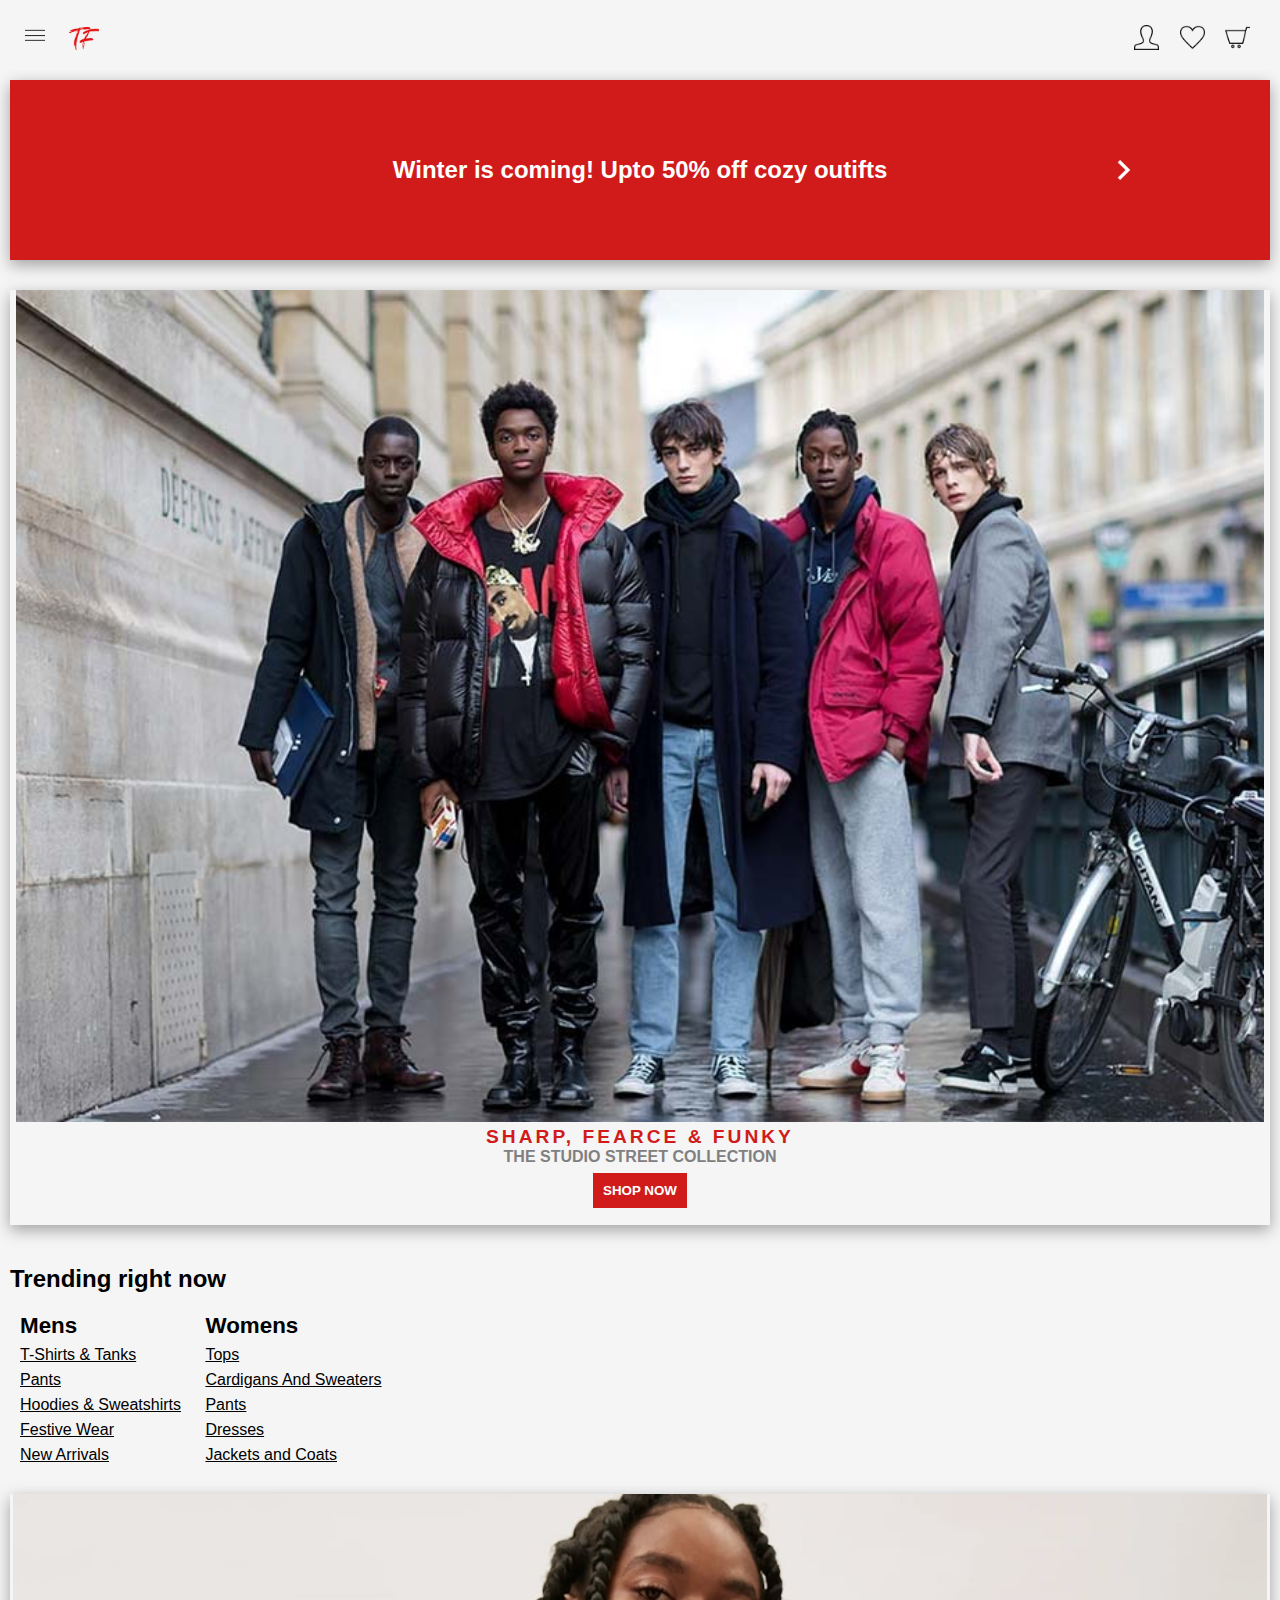
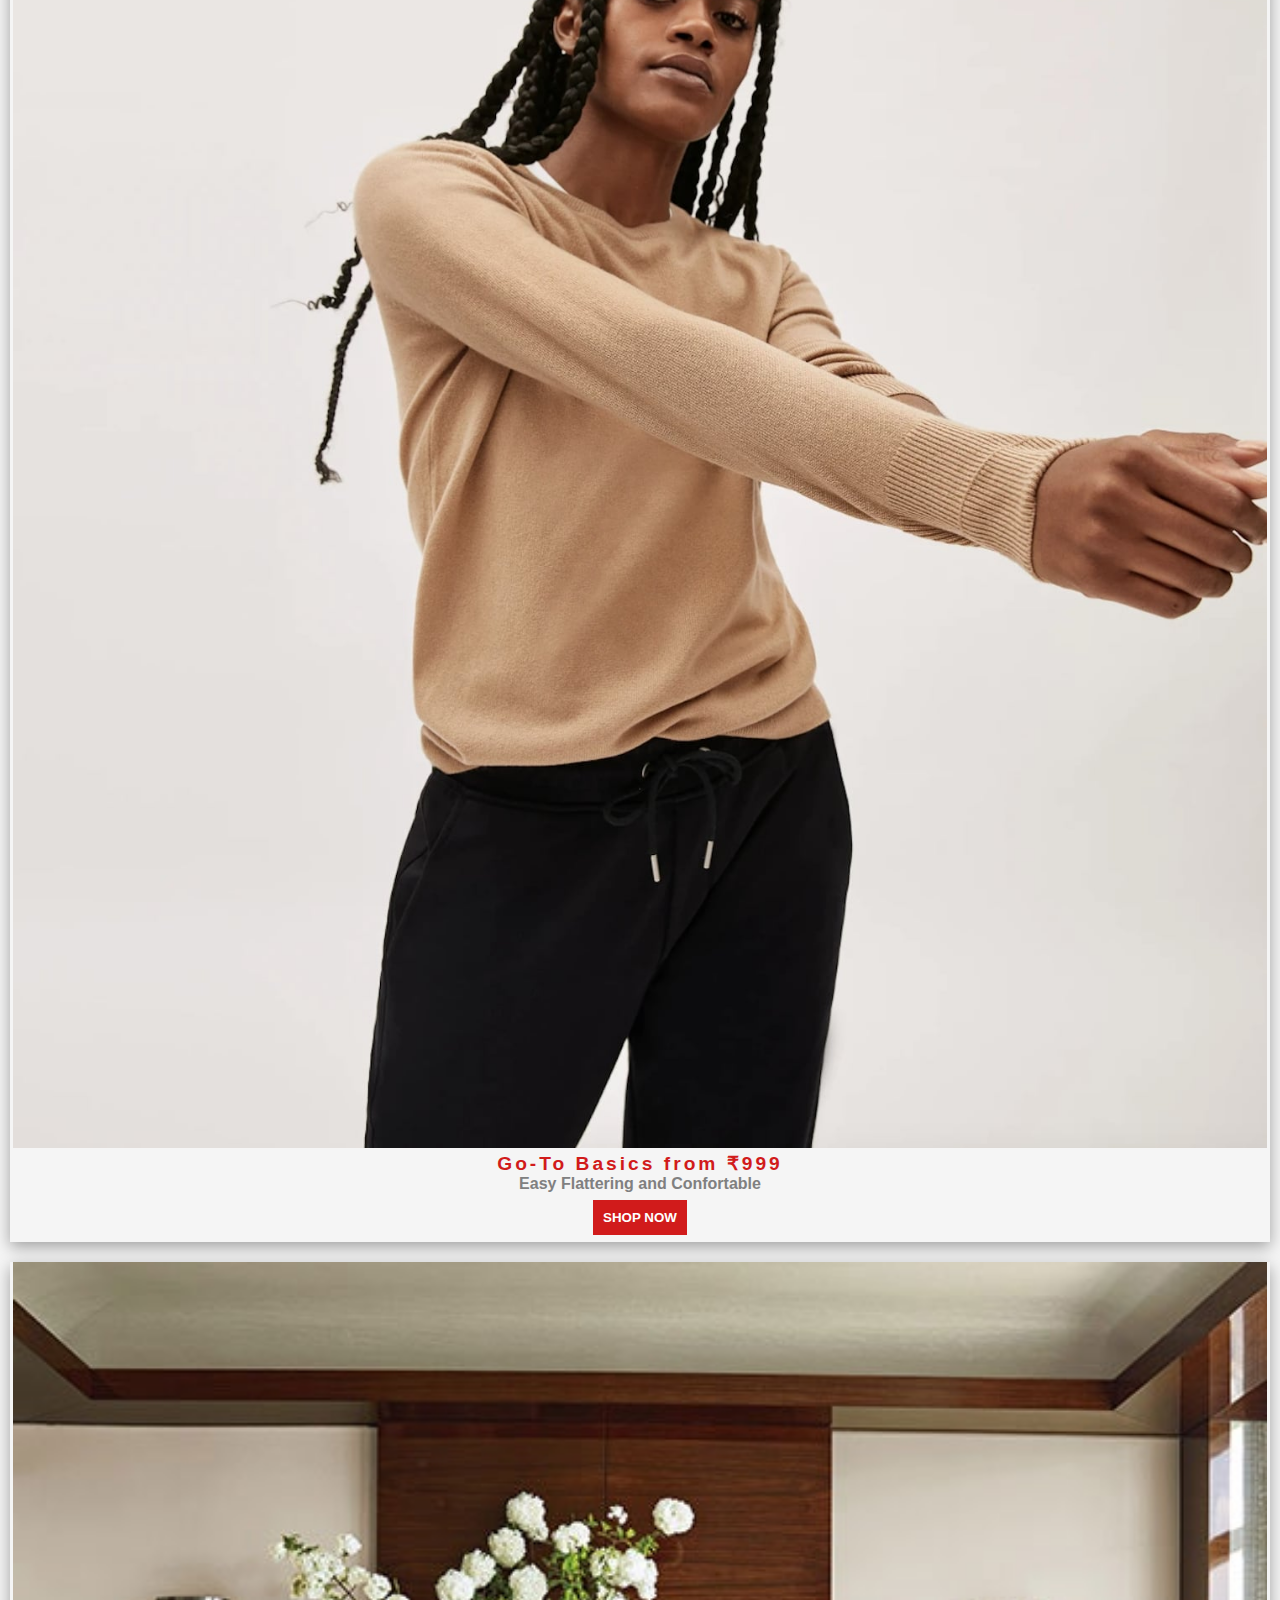
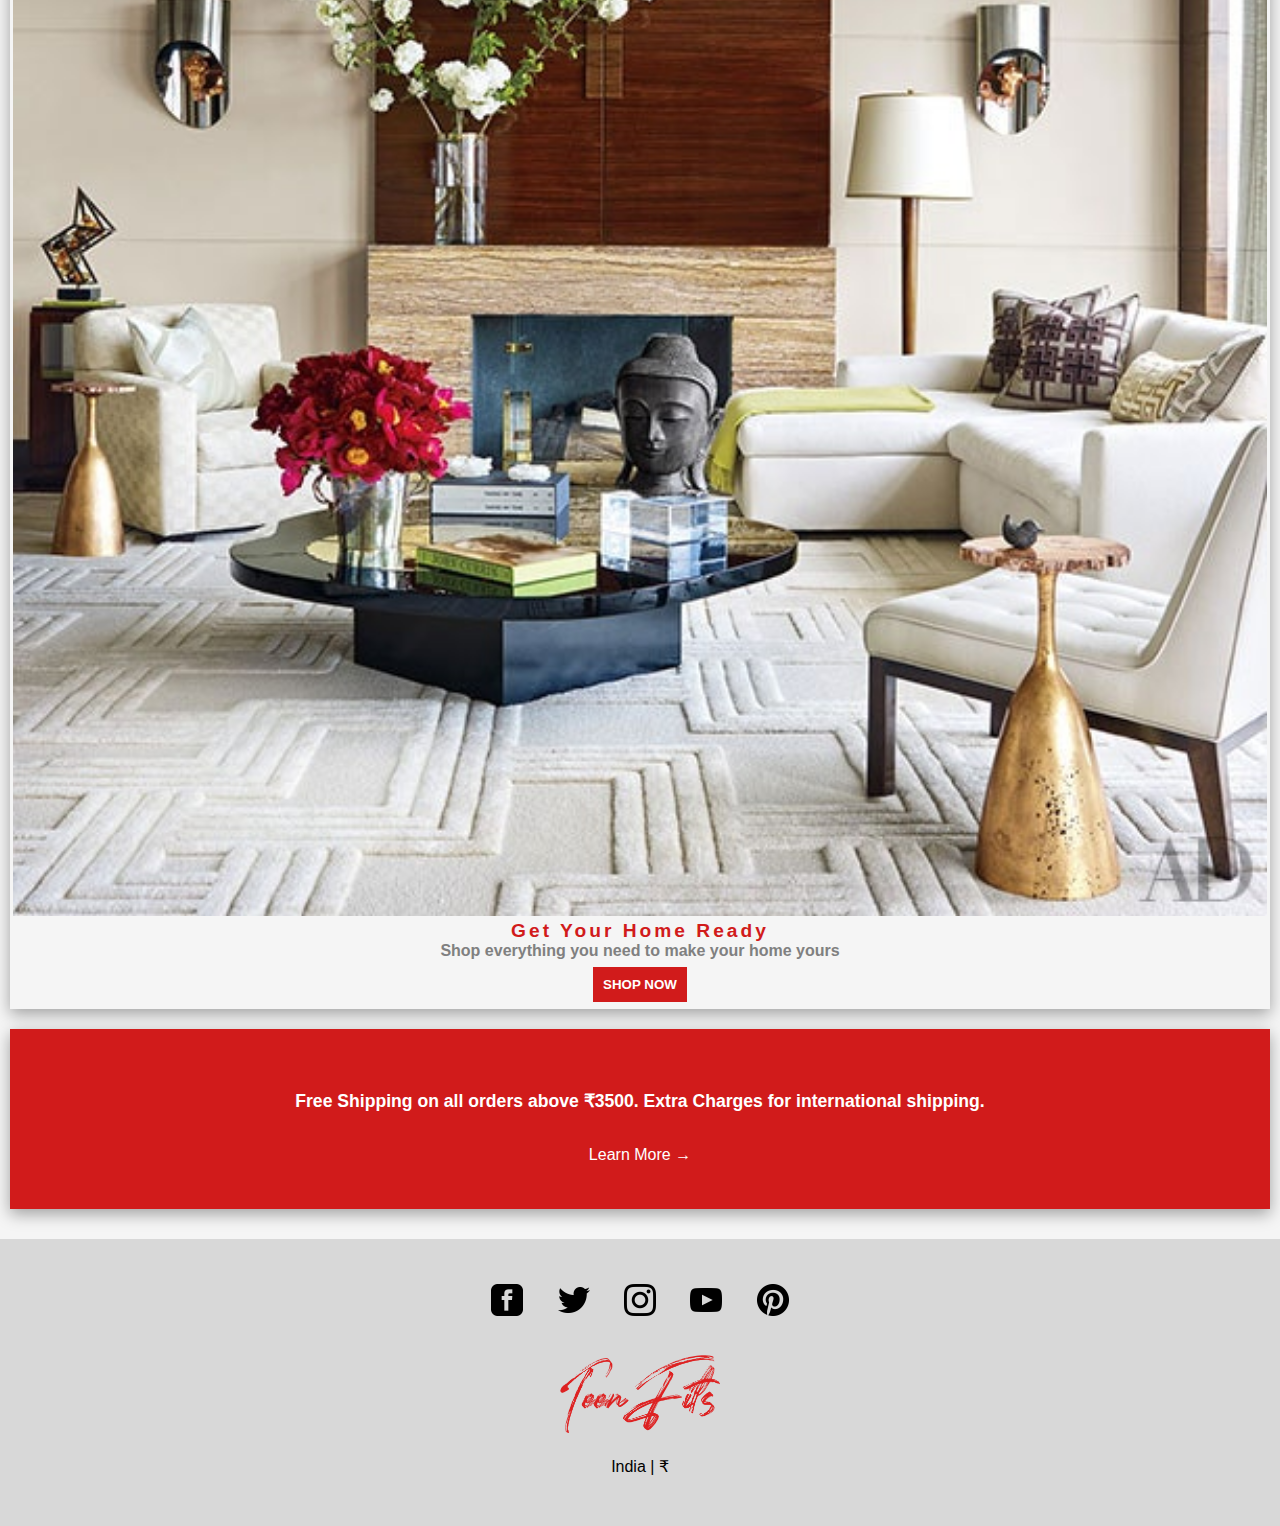
==== index.html @ 87a98c09 "Mobile Version Almost Completed" ====
<!DOCTYPE html>
<html lang="en">
<head>
    <meta charset="UTF-8">
    <meta http-equiv="X-UA-Compatible" content="IE=edge">
    <meta name="viewport" content="width=device-width, initial-scale=1.0">
    <link rel="stylesheet" href="style.css">
    <link rel="shortcut icon" href="images/Logo.png" type="image/x-icon">
    <title>TEENFITS | Everything a Teenager Needs</title>
</head>
<body>
    <nav>
        <div class="dropdown">
            <img id="menu" src="images/menu-icon.png" alt="menu">
            <!-- <div class="dropdown-content">
            <p>Hello World!</p>
            </div> -->
        </div>
        <img id="logo" src="images/Logo.png">
        <div class="right-nav">
            <a href="#"><img src="images/profile.png"></a>
            <a href="#"><img src="images/wishlist.png"></a>
            <a href="#"><img src="images/cart.png"></a>
        </div>
    </nav>
    <!-- ------------------------------------ -->
    <div class="container">
        <div class="offer">
            <p>Winter is coming! Upto 50% off cozy outifts</p>
            <a href="#"><img src="images/right-arrow.png"></a>
        </div>

        <!-- ------------------------ -->

        <div class="box1">
            <img id="b1" src="images/streetstyle-fashion.jpg">
            <p id="item-name">SHARP, FEARCE & FUNKY </p>
            <p id="item-name-1">THE STUDIO STREET COLLECTION</p>
            <button>SHOP NOW</button>
        </div>

        <!-- -------------------------------- -->

        <div class="trending">
            <p id="txt1">Trending right now</p>
            <div class="men">
                <p class="th">Mens</p>
                <ul>
                    <li>T-Shirts & Tanks</li>
                    <li>Pants</li>
                    <li>Hoodies & Sweatshirts</li>
                    <li>Festive Wear</li>
                    <li>New Arrivals</li>
                </ul>
            </div>
            <div class="women">
                <p class="th">Womens</p>
                <ul>
                    <li>Tops</li>
                    <li>Cardigans And Sweaters</li>
                    <li>Pants</li>
                    <li>Dresses</li>
                    <li>Jackets and Coats</li>
                </ul>
            </div>
        </div>
        <div class="basics">
            <img id="bp" src="images/Basic-Clothing-Women.jfif">
            <p id="item-name">Go-To Basics from ₹999</p>
            <p id="item-name-1">Easy Flattering and Confortable</p>
            <button>SHOP NOW</button>
        </div>
        <div class="home">
            <img id="ip" src="images/interior.jpg">
            <p id="item-name">Get Your Home Ready</p>
            <p id="item-name-1">Shop everything you need to make your home yours</p>
            <button>SHOP NOW</button>
        </div>
        <div class="shipping">
            <p>Free Shipping on all orders above ₹3500. Extra Charges for international shipping.</p>
            <a href="#">Learn More &#8594</a>
        </div>
    </div>
    <footer>
        <a href=""><img src="images/facebook.png"></a>
        <a href=""><img src="images/twitter.png"></a>
        <a href=""><img src="images/instagram.png"></a>
        <a href=""><img src="images/youtube.png"></a>
        <a href=""><img src="images/pinterest.png"></a>
        <div><img id="logo-lrg" src="images/logo-large.png"></div>
        <p>India | ₹</p>
    </footer>
</body>
</html>
---- style.css ----
*{
    box-sizing: border-box;
    margin: 0;
    padding: 0;
    font-family: sans-serif;}
body{
    background-color: whitesmoke;
}
nav{
    position: fixed;
    left: 0;
    top: 0;
    height: 70px;
    width: 100vw;
    overflow: hidden;
    z-index: 200;
    background-color: whitesmoke;
}
.dropdown{
    display: inline-block;
}
#menu{
    width: 20px;
    margin:25px;
}
#logo{
    transform: translate(-50%,-85%);
    margin-left: 10px;
    width: 30px;
}
.right-nav{
    position: absolute;
    top: 25px;
    right: 30px;
}
.right-nav img{
    width: 25px;
    margin-left: 16px;
}
.offer{
    margin: 10px;
    margin-top:80px;
    position: relative;
    background-color: rgb(209, 27, 27);
    height: 20vh;
    text-align: center;
    box-shadow: rgba(0, 0, 0, 0.35) 0px 5px 15px;
}
.offer p{
    position: absolute;
    top: 50%;
    left: 50%;
    transform: translate(-50%,-50%);
    color: white;
    font-size: 1.5em;
    font-weight: 600;
}
.offer img{
    width: 20px;
    position: absolute;
    top: 50%;
    right: 10%;
    transform: translate(-50%,-50%);
}
.box1{
    margin: 10px;
    margin-top: 30px;
    text-align: center;
    box-shadow: rgba(0, 0, 0, 0.35) 0px 5px 15px;
    padding-bottom: 10px;
}
#b1{
    width: 99%;
}
#item-name{
    font-size: 1.2em;
    font-weight: 800;
    letter-spacing: 3px;
    color: rgb(209, 27, 27);
}
#item-name-1{
    color: grey;
    font-weight: 600;
}
button{
    padding: 10px;
    margin: 7px;
    background-color: rgb(209, 27, 27);
    border: none;
    color: white;
    font-weight: 600;
}
.trending{
    margin: 10px;
    margin-top: 40px;
}
#txt1{
    font-size: 1.5em;
    font-weight: 600;
    margin-bottom: 10px;
}
.th{
    font-size: 1.4em;
    font-weight: 600;
}
ul{
    list-style-type: none;
    text-decoration: underline;
}
li{
    margin-top: 7px;
}
.men , .women{
    display: inline-block;
    margin: 10px;
}
.basics{
    margin: 10px;
    margin-top: 20px;
    text-align: center;
    box-shadow: rgba(0, 0, 0, 0.35) 0px 5px 15px;
}
#bp{
    width: 98vw;
}
.home{
    margin: 10px;
    margin-top: 20px;
    text-align: center;
    box-shadow: rgba(0, 0, 0, 0.35) 0px 5px 15px;
    overflow: hidden;
}
#ip{
    width: 98vw;
}

.shipping{
    position: relative;
    margin: 10px;
    margin-top: 20px;
    background-color: rgb(209, 27, 27);
    height: 20vh;
    text-align: center;
    box-shadow: rgba(0, 0, 0, 0.35) 0px 5px 15px;
}
.shipping p{
    position: absolute;
    top: 40%;
    left: 50%;
    transform: translate(-50%,-50%);
    color: white;
    font-size: 1.1em;
    width: 90%;
    font-weight: 600;
}
.shipping a{
    color: white;
    position: absolute;
    top: 70%;
    left: 50%;
    transform: translate(-50%,-50%);
    text-decoration: none;
}


footer{
    margin-top: 30px;
    background-color: rgba(209, 209, 209, 0.795);
    width: 100%;
    text-align: center;
    padding: 30px;
}
footer a img{
    margin: 15px;
}
#logo-lrg{
    width: 10em;
    margin: 20px;
}
footer p{
    margin-bottom: 20px;
}
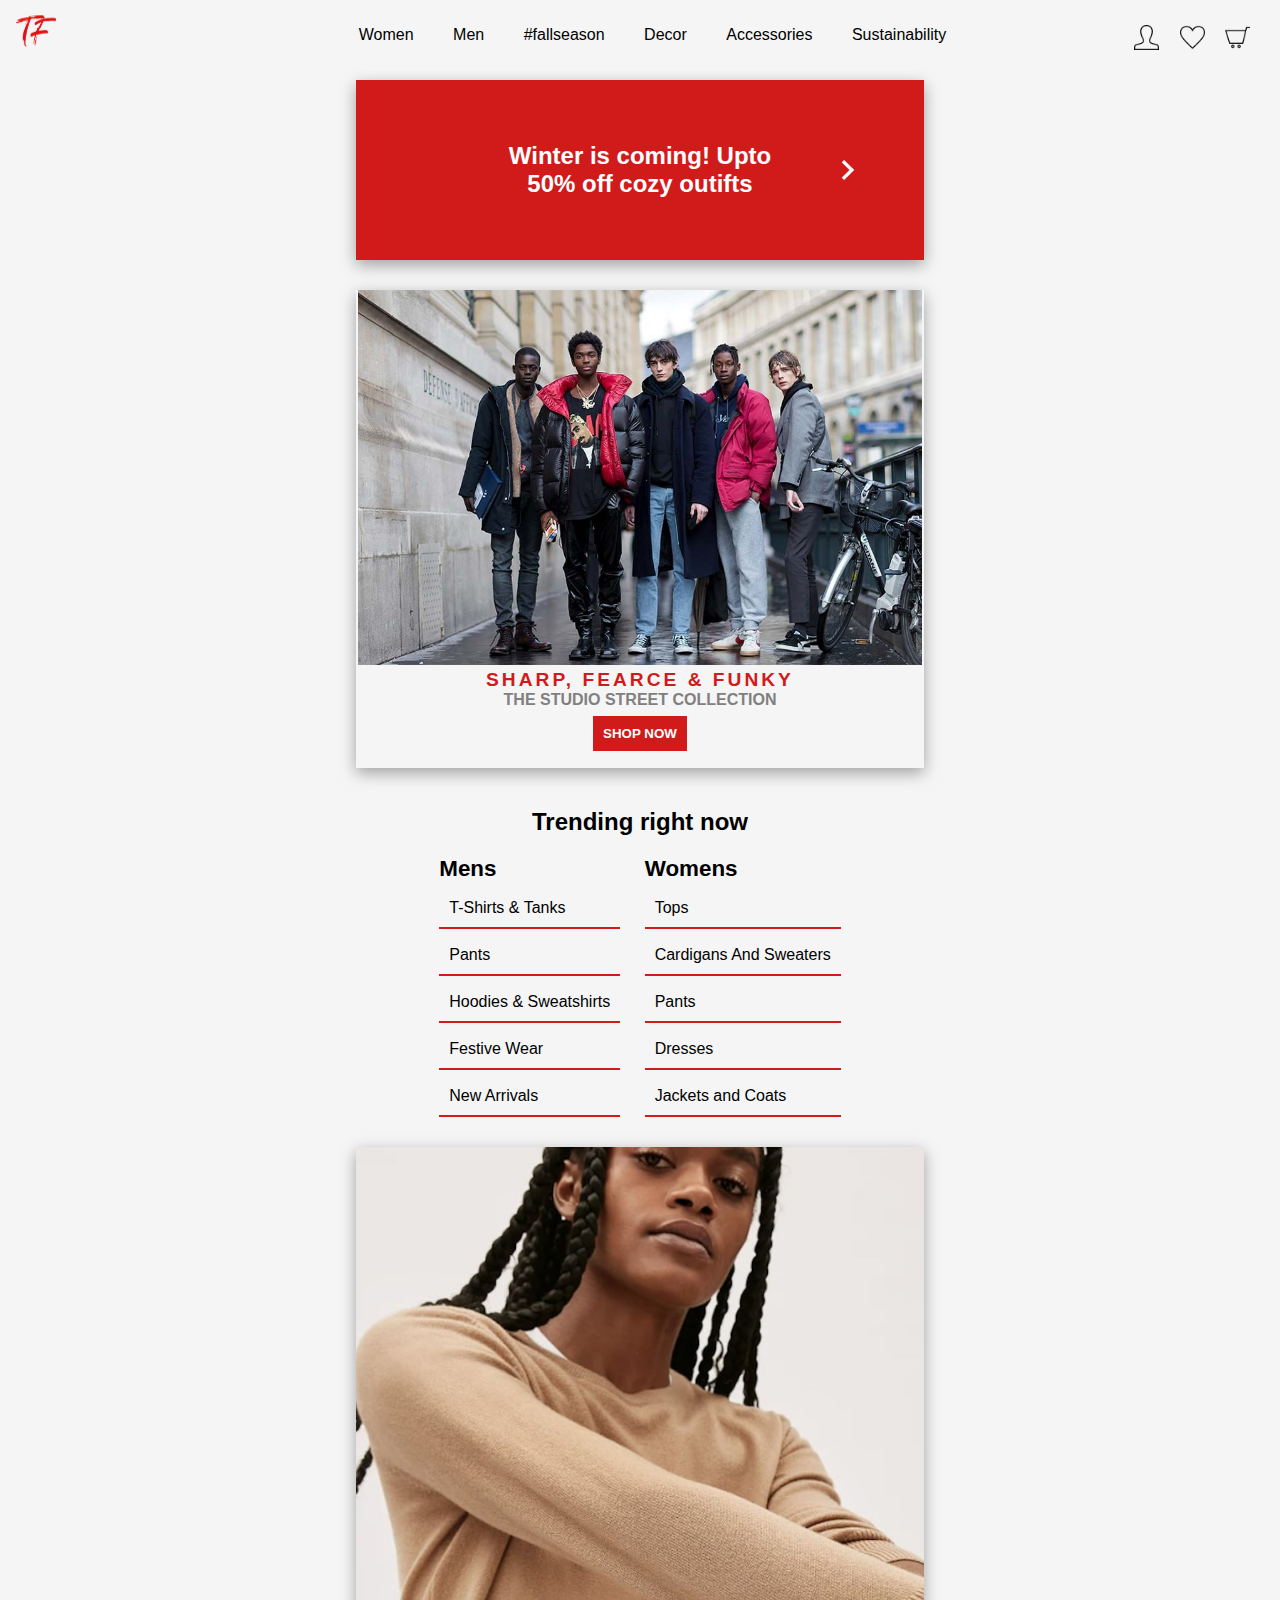
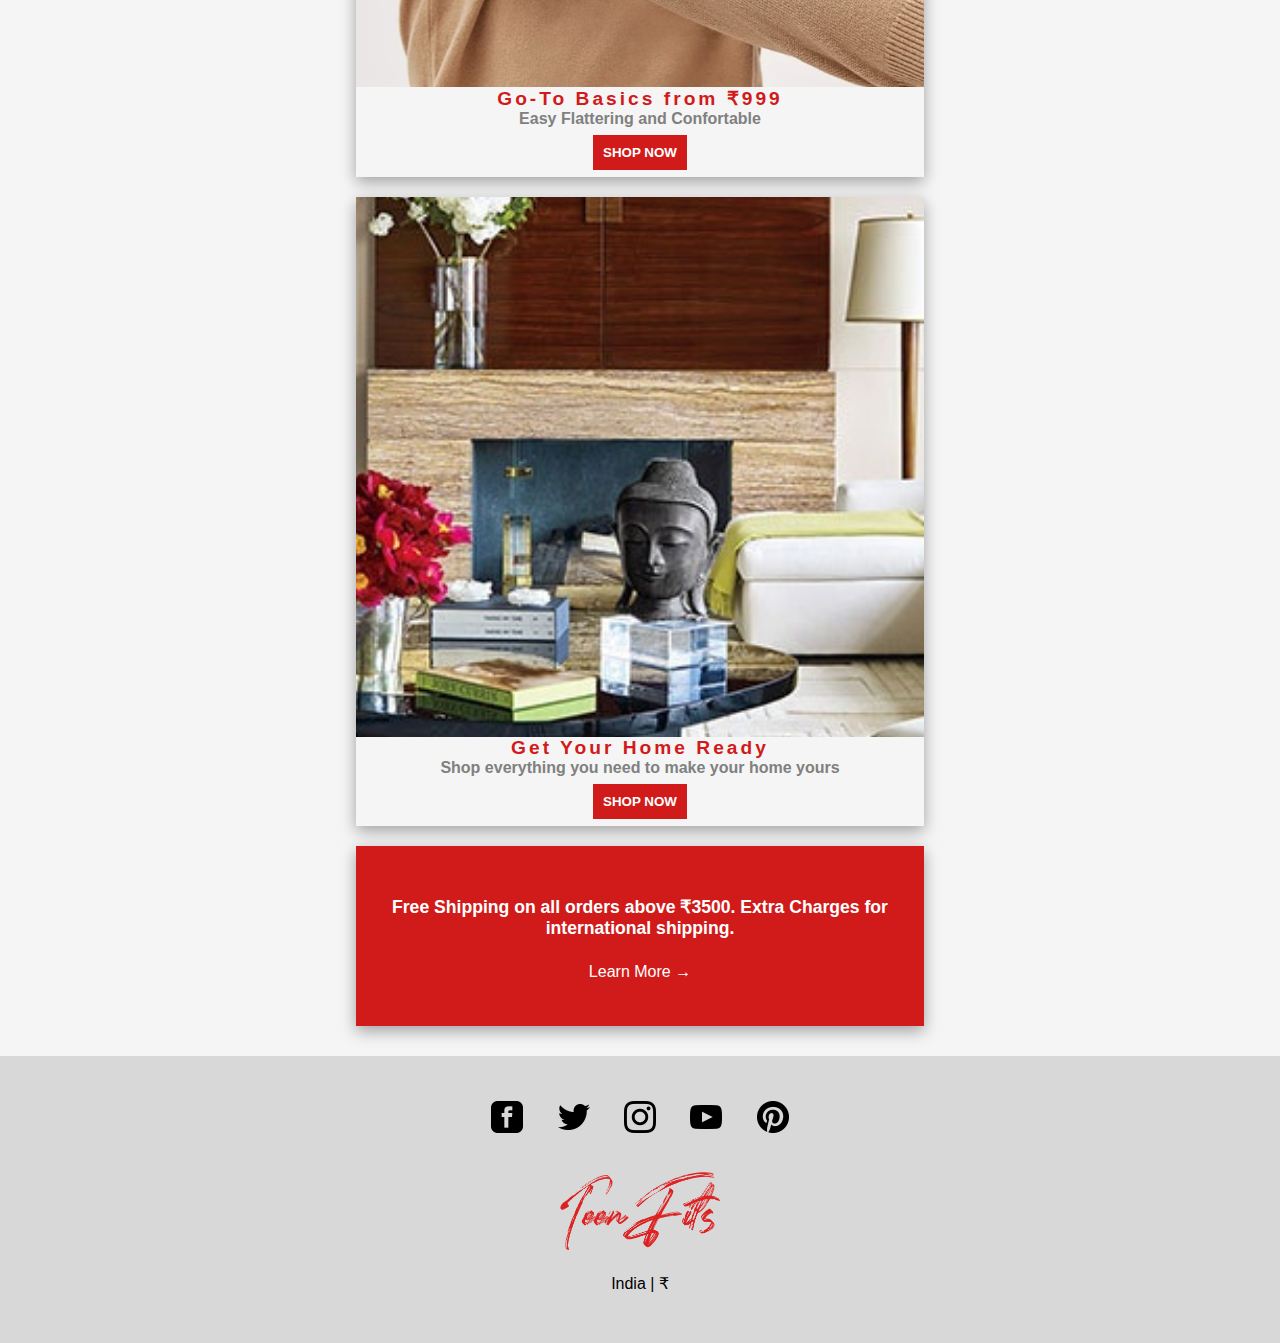
==== commit 38fada0c: "fixed img tags" ====
--- a/index.html
+++ b/index.html
@@ -10,24 +10,39 @@
 </head>
 <body>
     <nav>
+        <div class="nav-links">
+            <a href="UnderConstruction.html">Women</a>
+            <a href="UnderConstruction.html">Men</a>
+            <a href="UnderConstruction.html">#fallseason</a>
+            <a href="UnderConstruction.html">Decor</a>
+            <a href="UnderConstruction.html">Accessories</a>
+            <a href="UnderConstruction.html">Sustainability</a>
+        </div>
         <div class="dropdown">
             <img id="menu" src="images/menu-icon.png" alt="menu">
-            <!-- <div class="dropdown-content">
-            <p>Hello World!</p>
-            </div> -->
+            <div class="dropdown-content">
+                <ul>
+                    <li><a href="UnderConstruction.html">Women</a></li>
+                    <li><a href="UnderConstruction.html">Men</a></li>
+                    <li><a href="UnderConstruction.html">#fallseason</a></li>
+                    <li><a href="UnderConstruction.html">Decor</a></li>
+                    <li><a href="UnderConstruction.html">Accessories</a></li>
+                    <li><a href="UnderConstruction.html">Sustainability</a></li>
+                </ul>
+            </div>
         </div>
         <img id="logo" src="images/Logo.png">
         <div class="right-nav">
-            <a href="#"><img src="images/profile.png"></a>
-            <a href="#"><img src="images/wishlist.png"></a>
-            <a href="#"><img src="images/cart.png"></a>
+            <a href="Sign-In.html"><img src="images/profile.png"></a>   
+            <a href="UnderConstruction.html"><img src="images/wishlist.png"></a>
+            <a href="UnderConstruction.html"><img src="images/cart.png"></a>
         </div>
     </nav>
     <!-- ------------------------------------ -->
     <div class="container">
         <div class="offer">
             <p>Winter is coming! Upto 50% off cozy outifts</p>
-            <a href="#"><img src="images/right-arrow.png"></a>
+            <a href="UnderConstruction.html"><img src="images/right-arrow.png"></a>
         </div>
 
         <!-- ------------------------ -->
@@ -65,20 +80,20 @@
             </div>
         </div>
         <div class="basics">
-            <img id="bp" src="images/Basic-Clothing-Women.jfif">
+            <div class="img-lng"><img id="bp" src="images/Basic-Clothing-Women.jfif"></div>
             <p id="item-name">Go-To Basics from ₹999</p>
             <p id="item-name-1">Easy Flattering and Confortable</p>
             <button>SHOP NOW</button>
         </div>
         <div class="home">
-            <img id="ip" src="images/interior.jpg">
+            <div class="img-lng"><img id="ip" src="images/interior.jpg"></div>
             <p id="item-name">Get Your Home Ready</p>
             <p id="item-name-1">Shop everything you need to make your home yours</p>
             <button>SHOP NOW</button>
         </div>
         <div class="shipping">
             <p>Free Shipping on all orders above ₹3500. Extra Charges for international shipping.</p>
-            <a href="#">Learn More &#8594</a>
+            <a href="UnderConstruction.html">Learn More &#8594</a>
         </div>
     </div>
     <footer>
--- a/style.css
+++ b/style.css
@@ -12,12 +12,8 @@
     top: 0;
     height: 70px;
     width: 100vw;
-    overflow: hidden;
     z-index: 200;
     background-color: whitesmoke;
-}
-.dropdown{
-    display: inline-block;
 }
 #menu{
     width: 20px;
@@ -36,6 +32,23 @@
 .right-nav img{
     width: 25px;
     margin-left: 16px;
+}
+.nav-links{
+    text-align: center;
+    position: absolute;
+    top: 35px;
+    left: 50%;
+    transform: translate(-50%,-50%);
+    display: none;
+}
+.nav-links a{
+    color: black;
+    text-decoration: none;
+    margin-left: 25px;
+    padding: 5px;
+}
+.nav-links a:hover{
+    border-bottom: 2px solid rgb(209, 27, 27);
 }
 .offer{
     margin: 10px;
@@ -93,6 +106,12 @@
 .trending{
     margin: 10px;
     margin-top: 40px;
+    text-align: center;
+}
+.trending li{
+    text-decoration: none;
+    text-align: left;
+    border-bottom: 2px solid rgb(209, 27, 27);
 }
 #txt1{
     font-size: 1.5em;
@@ -102,10 +121,10 @@
 .th{
     font-size: 1.4em;
     font-weight: 600;
+    text-align: left;
 }
 ul{
     list-style-type: none;
-    text-decoration: underline;
 }
 li{
     margin-top: 7px;
@@ -119,6 +138,7 @@
     margin-top: 20px;
     text-align: center;
     box-shadow: rgba(0, 0, 0, 0.35) 0px 5px 15px;
+    overflow: hidden;
 }
 #bp{
     width: 98vw;
@@ -179,4 +199,126 @@
 }
 footer p{
     margin-bottom: 20px;
+}
+.dropdown{
+    position: relative;
+    display: inline-block;
+    padding: 1px;
+}
+
+.dropdown-content {
+    display: none;
+    position: absolute;
+    top: 0vh;
+    left: 0vw;
+    background-color: white;
+    min-width: 50vw;
+    min-height: 100vh;
+    box-shadow: 0px 8px 16px 0px rgba(0,0,0,0.2);
+    padding: 12px 16px;
+    z-index: 5;
+    padding: 20px;
+  }
+  li{
+    text-align: center;
+    padding: 10px;
+  }
+  .dropdown-content a{
+      color: rgb(209, 27, 27);
+      font-weight: 600;
+      text-decoration: none;
+  }
+  .dropdown-content a:hover{
+      letter-spacing: 5px;
+  }
+  
+  .dropdown:hover .dropdown-content {
+    display: block;
+  }
+  .img-lng{
+      overflow: hidden;
+      min-height: 60vh;
+      text-align: center;
+      position: relative;
+  }
+
+
+@media screen and (min-width: 600px) {
+    .container{
+        margin-left: 10vw;
+        margin-right: 10vw;
+    }
+    #ip{
+        position: absolute;
+        top: 50%;
+        left: 50%;
+        transform: translate(-50%,-50%);
+    }
+}
+@media screen and (min-width: 768px) {
+    .container{
+        margin-left: 20vw;
+        margin-right: 20vw;
+    }
+    #bp{
+        position: absolute;
+        top: 70%;
+        left: 50%;
+        transform: translate(-50%,-50%);
+    }
+    #ip{
+        position: absolute;
+        top: 40%;
+        left: 50%;
+        transform: translate(-50%,-50%);
+    }
+}
+@media screen and (min-width: 1200px) 
+{
+    .dropdown{
+        display: none;
+    }
+    .nav-links{
+        display: block;
+    }
+    #logo{
+        display: block;
+        position: absolute;
+        top: 60%;
+        left: 2%;
+        width: 40px;
+    }
+    .container{
+        margin-left: 27%;
+        margin-right: 27%;
+    }
+    .basics, .home{
+        position: relative;
+    }
+    #bp{
+        position: absolute;
+        top: 100%;
+        left: 50%;
+        transform: translate(-50%,-50%);
+    }
+    #ip{
+        position: absolute;
+        top: 40%;
+        left: 50%;
+        transform: translate(-50%,-50%);
+    }
+}
+@media screen and (min-width: 1500px) {
+    #bp{
+        position: absolute;
+        top: 100%;
+        left: 50%;
+        transform: translate(-50%,-45%);
+    }
+    #ip{
+        position: absolute;
+        top: 35%;
+        left: 50%;
+        transform: translate(-50%,-50%);
+    }
 }